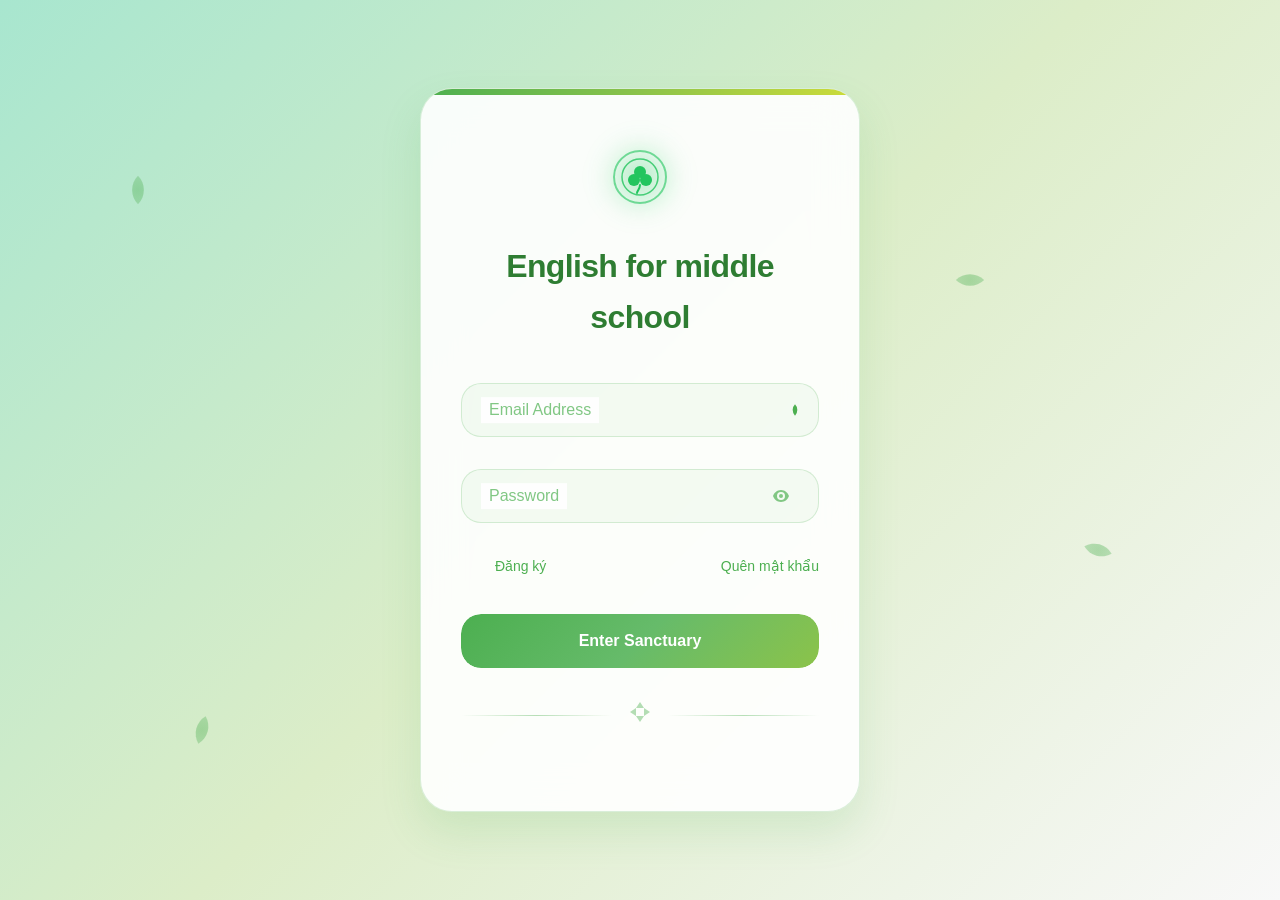
==== index.html @ ee9d032b "Update index.html" ====
<!DOCTYPE html>
<html lang="en">

<head>
    <meta charset="UTF-8">
    <meta name="viewport" content="width=device-width, initial-scale=1.0">
    <title>Eco Wellness Login</title>
    <link rel="stylesheet" href="index.css">
</head>

<body>
    <div class="nature-background">
        <div class="floating-leaf leaf-1"></div>
        <div class="floating-leaf leaf-2"></div>
        <div class="floating-leaf leaf-3"></div>
        <div class="floating-leaf leaf-4"></div>
    </div>

    <div class="login-container">
        <div class="wellness-card">
            <div class="organic-border"></div>

            <div class="mindful-header">
                <div class="zen-logo">
                    <svg width="56" height="56" viewBox="0 0 56 56" fill="none">
                        <!-- Vòng ngoài -->
                        <circle cx="28" cy="28" r="26" stroke="currentColor" stroke-width="2" opacity="0.6" />
                        <circle cx="28" cy="28" r="18" stroke="currentColor" stroke-width="1.5" opacity="0.8" />

                        <!-- Cỏ 3 lá -->
                        <circle cx="28" cy="23" r="6" fill="currentColor" />
                        <circle cx="22" cy="31" r="6" fill="currentColor" />
                        <circle cx="34" cy="31" r="6" fill="currentColor" />

                        <!-- Cuống lá -->
                        <path d="M28 36c0 4-3 6-3 8" stroke="currentColor" stroke-width="2" stroke-linecap="round" />
                    </svg>
                    <div class="zen-glow"></div>
                </div>
                <h1>English for middle school</h1>
            
            </div>

            <form class="harmony-form" id="loginForm" novalidate>
                <div class="organic-field">
                    <div class="field-nature"></div>
                    <input type="email" id="email" name="email" required autocomplete="email">
                    <label for="email">Email Address</label>
                    <div class="growth-indicator">
                        <div class="leaf-sprout"></div>
                    </div>
                    <span class="gentle-error" id="emailError"></span>
                </div>

                <div class="organic-field">
                    <div class="field-nature"></div>
                    <input type="password" id="password" name="password" required autocomplete="current-password">
                    <label for="password">Password</label>
                    <button type="button" class="nature-toggle" id="passwordToggle"
                        aria-label="Toggle password visibility">
                        <svg class="eye-visible" width="20" height="20" viewBox="0 0 20 20" fill="none">
                            <path
                                d="M10 4c-4 0-7 3-8 6 1 3 4 6 8 6s7-3 8-6c-1-3-4-6-8-6zm0 10a4 4 0 110-8 4 4 0 010 8zm0-6a2 2 0 100 4 2 2 0 000-4z"
                                fill="currentColor" />
                        </svg>
                        <svg class="eye-hidden" width="20" height="20" viewBox="0 0 20 20" fill="none">
                            <path
                                d="M3 3l14 14M8.5 8.5a2 2 0 002.83 2.83m-.83-4.83a4 4 0 014 4M10 6C6 6 3 9 2 12c.5 1.5 2 3.5 4 4.5M10 14c4 0 7-3 8-6-.5-1.5-2-3.5-4-4.5"
                                stroke="currentColor" stroke-width="1.5" stroke-linecap="round"
                                stroke-linejoin="round" />
                        </svg>
                    </button>
                    <span class="gentle-error" id="passwordError"></span>
                </div>

                <div class="mindful-options">
                    <label class="zen-checkbox">
                        <input type="checkbox" id="remember" name="remember">
                        <span class="checkbox-leaf">
                            <svg width="10" height="8" viewBox="0 0 10 8" fill="none">
                                <path d="M1 4l2.5 2.5L9 1" stroke="currentColor" stroke-width="1.5"
                                    stroke-linecap="round" stroke-linejoin="round" />
                            </svg>
                        </span>
                        <a href="sign.html" class="healing-link">Đăng ký</a>
                    </label>
                    <a href="#" class="healing-link">Quên mật khẩu</a>
                </div>

                <button type="submit" class="harmony-button">
                    <div class="button-earth"></div>
                    <span class="button-text">Enter Sanctuary</span>
                    <div class="button-growth">
                        <div class="growing-circle circle-1"></div>
                        <div class="growing-circle circle-2"></div>
                        <div class="growing-circle circle-3"></div>
                    </div>
                    <div class="button-aura"></div>
                </button>
            </form>

            <div class="balance-divider">
                <div class="divider-branch"></div>
                <div class="divider-center">
                    <svg width="24" height="24" viewBox="0 0 24 24" fill="none">
                        <path d="M12 2L8 8h8l-4-6zM12 22l4-6H8l4 6zM2 12l6-4v8l-6-4zM22 12l-6 4V8l6 4z"
                            fill="currentColor" opacity="0.6" />
                    </svg>
                </div>
                <div class="divider-branch"></div>
            </div>
        </div>
    </div>

    <script src="../../shared/js/form-utils.js"></script>
    <script src="index.js"></script>
</body>

</html>
---- index.css ----
/* Eco Wellness Login Form - Complete & Self-Contained */

* {
    margin: 0;
    padding: 0;
    box-sizing: border-box;
}

body {
    font-family: -apple-system, BlinkMacSystemFont, 'Segoe UI', Roboto, 'Inter', sans-serif;
    background: linear-gradient(135deg, #a8e6cf 0%, #dcedc8 50%, #f8f8f8 100%);
    min-height: 100vh;
    display: flex;
    align-items: center;
    justify-content: center;
    padding: 20px;
    line-height: 1.6;
    position: relative;
    overflow: hidden;
}

/* Natural Background Elements */
.nature-background {
    position: fixed;
    top: 0;
    left: 0;
    width: 100%;
    height: 100%;
    z-index: 0;
    pointer-events: none;
}

.floating-leaf {
    position: absolute;
    width: 20px;
    height: 20px;
    background: radial-gradient(ellipse at center, #4caf50, #66bb6a);
    border-radius: 0 100% 0 100%;
    opacity: 0.4;
    animation: floatLeaf 8s ease-in-out infinite;
}

.leaf-1 {
    top: 20%;
    left: 10%;
    animation-delay: 0s;
    transform: rotate(45deg);
}

.leaf-2 {
    top: 60%;
    left: 85%;
    animation-delay: 2s;
    transform: rotate(-30deg);
}

.leaf-3 {
    top: 80%;
    left: 15%;
    animation-delay: 4s;
    transform: rotate(60deg);
}

.leaf-4 {
    top: 30%;
    left: 75%;
    animation-delay: 6s;
    transform: rotate(-45deg);
}

@keyframes floatLeaf {

    0%,
    100% {
        transform: translateY(0) rotate(var(--rotation, 0deg));
        opacity: 0.4;
    }

    50% {
        transform: translateY(-20px) rotate(calc(var(--rotation, 0deg) + 10deg));
        opacity: 0.7;
    }
}

.login-container {
    width: 100%;
    max-width: 440px;
    position: relative;
    z-index: 1;
}

.wellness-card {
    background: rgba(255, 255, 255, 0.9);
    backdrop-filter: blur(20px);
    -webkit-backdrop-filter: blur(20px);
    border: 1px solid rgba(76, 175, 80, 0.2);
    border-radius: 32px;
    padding: 48px 40px;
    position: relative;
    overflow: hidden;
    box-shadow: 0 20px 40px rgba(76, 175, 80, 0.15);
}

.organic-border {
    position: absolute;
    top: 0;
    left: 0;
    right: 0;
    height: 6px;
    background: linear-gradient(90deg, #4caf50, #8bc34a, #cddc39, #8bc34a, #4caf50);
    background-size: 200% 100%;
    animation: organicFlow 4s ease-in-out infinite;
    border-radius: 32px 32px 0 0;
}

@keyframes organicFlow {

    0%,
    100% {
        background-position: 0% 50%;
    }

    50% {
        background-position: 100% 50%;
    }
}

.mindful-header {
    text-align: center;
    margin-bottom: 40px;
}

.zen-logo {
    position: relative;
    width: 80px;
    height: 80px;
    margin: 0 auto 24px;
    display: flex;
    align-items: center;
    justify-content: center;
    color: #4caf50;
}

.zen-logo svg {
    position: relative;
    z-index: 2;
    animation: zenBreath 4s ease-in-out infinite;
}

@keyframes zenBreath {

    0%,
    100% {
        transform: scale(1);
    }

    50% {
        transform: scale(1.05);
    }
}

.zen-glow {
    position: absolute;
    top: 0;
    left: 0;
    width: 100%;
    height: 100%;
    background: radial-gradient(circle, rgba(76, 175, 80, 0.2) 0%, transparent 70%);
    border-radius: 50%;
    animation: zenGlow 3s ease-in-out infinite;
}

@keyframes zenGlow {

    0%,
    100% {
        transform: scale(1);
        opacity: 0.6;
    }

    50% {
        transform: scale(1.2);
        opacity: 0.8;
    }
}

.mindful-header h1 {
    color: #2e7d32;
    font-size: 2rem;
    font-weight: 600;
    margin-bottom: 8px;
    letter-spacing: -0.02em;
}

.mindful-header p {
    color: #66bb6a;
    font-size: 15px;
    font-weight: 400;
}

/* Organic Form Fields */
.organic-field {
    position: relative;
    margin-bottom: 32px;
}

.field-nature {
    position: absolute;
    top: 0;
    left: 0;
    right: 0;
    bottom: 0;
    background: rgba(76, 175, 80, 0.05);
    border: 1.5px solid rgba(76, 175, 80, 0.2);
    border-radius: 20px;
    transition: all 0.3s ease;
}

.organic-field input {
    width: 100%;
    background: transparent;
    border: none;
    padding: 18px 60px 18px 20px;
    color: #2e7d32;
    font-size: 16px;
    font-weight: 400;
    outline: none;
    position: relative;
    z-index: 2;
    font-family: inherit;
}

.organic-field input::placeholder {
    color: transparent;
}

.organic-field label {
    position: absolute;
    left: 20px;
    top: 50%;
    transform: translateY(-50%);
    color: #81c784;
    font-size: 16px;
    font-weight: 400;
    pointer-events: none;
    transition: all 0.3s ease;
    z-index: 3;
    background: rgba(255, 255, 255, 0.9);
    padding: 0 8px;
}

.organic-field input:focus+label,
.organic-field input:not(:placeholder-shown)+label {
    top: 0;
    font-size: 13px;
    font-weight: 500;
    color: #4caf50;
    transform: translateY(-50%);
}

.organic-field input:focus~.field-nature {
    border-color: #4caf50;
    background: rgba(76, 175, 80, 0.1);
    box-shadow: 0 0 0 2px rgba(76, 175, 80, 0.2);
}

.growth-indicator {
    position: absolute;
    right: 20px;
    top: 50%;
    transform: translateY(-50%);
    width: 8px;
    height: 8px;
    z-index: 4;
}

.leaf-sprout {
    width: 100%;
    height: 100%;
    background: #4caf50;
    border-radius: 0 100% 0 100%;
    opacity: 0;
    transform: scale(0) rotate(45deg);
    animation: sproutGrow 0.5s ease-out forwards;
}

.organic-field input:focus~.growth-indicator .leaf-sprout,
.organic-field input:valid~.growth-indicator .leaf-sprout {
    opacity: 1;
    transform: scale(1) rotate(45deg);
}

@keyframes sproutGrow {
    0% {
        opacity: 0;
        transform: scale(0) rotate(45deg);
    }

    100% {
        opacity: 1;
        transform: scale(1) rotate(45deg);
    }
}

/* Nature Toggle */
.organic-field:has(.nature-toggle) input {
    padding-right: 56px;
}

.nature-toggle {
    position: absolute;
    right: 20px;
    top: 50%;
    transform: translateY(-50%);
    background: none;
    border: none;
    cursor: pointer;
    color: #81c784;
    padding: 8px;
    border-radius: 12px;
    transition: all 0.3s ease;
    z-index: 4;
    display: flex;
    align-items: center;
    justify-content: center;
}

.nature-toggle:hover {
    color: #4caf50;
    background: rgba(76, 175, 80, 0.1);
}

.eye-hidden {
    display: none;
}

.nature-toggle.toggle-visible .eye-visible {
    display: none;
}

.nature-toggle.toggle-visible .eye-hidden {
    display: block;
}

/* Mindful Options */
.mindful-options {
    display: flex;
    justify-content: space-between;
    align-items: center;
    margin-bottom: 36px;
    flex-wrap: wrap;
    gap: 16px;
}

.zen-checkbox {
    display: flex;
    align-items: center;
    cursor: pointer;
    font-size: 14px;
    color: #4caf50;
    font-weight: 500;
}

.zen-checkbox input[type="checkbox"] {
    display: none;
}

.checkbox-leaf {
    width: 22px;
    height: 22px;
    margin-right: 12px;
    position: relative;
    display: flex;
    align-items: center;
    justify-content: center;
}

.leaf-shape {
    width: 100%;
    height: 100%;
    background: rgba(76, 175, 80, 0.1);
    border: 1.5px solid rgba(76, 175, 80, 0.3);
    border-radius: 0 100% 0 100%;
    transform: rotate(45deg);
    transition: all 0.3s ease;
    position: absolute;
}

.checkbox-leaf svg {
    color: transparent;
    transition: color 0.3s ease;
    position: relative;
    z-index: 1;
    transform: rotate(-45deg);
}

.zen-checkbox input[type="checkbox"]:checked+.checkbox-leaf .leaf-shape {
    background: #4caf50;
    border-color: #4caf50;
    box-shadow: 0 0 12px rgba(76, 175, 80, 0.4);
}

.zen-checkbox input[type="checkbox"]:checked+.checkbox-leaf svg {
    color: #ffffff;
}

.healing-link {
    color: #4caf50;
    text-decoration: none;
    font-size: 14px;
    font-weight: 500;
    transition: all 0.3s ease;
    position: relative;
}

.healing-link::after {
    content: '';
    position: absolute;
    bottom: -2px;
    left: 0;
    width: 0;
    height: 2px;
    background: linear-gradient(90deg, #4caf50, #8bc34a);
    transition: width 0.3s ease;
}

.healing-link:hover::after {
    width: 100%;
}

.healing-link:hover {
    color: #2e7d32;
}

/* Harmony Button */
.harmony-button {
    width: 100%;
    background: transparent;
    color: #ffffff;
    border: none;
    border-radius: 20px;
    padding: 0;
    cursor: pointer;
    font-family: inherit;
    font-size: 16px;
    font-weight: 600;
    position: relative;
    margin-bottom: 32px;
    overflow: hidden;
    min-height: 54px;
    display: flex;
    align-items: center;
    justify-content: center;
}

.button-earth {
    position: absolute;
    top: 0;
    left: 0;
    right: 0;
    bottom: 0;
    background: linear-gradient(135deg, #4caf50, #66bb6a, #8bc34a);
    border-radius: 20px;
    transition: all 0.3s ease;
}

.harmony-button:hover .button-earth {
    background: linear-gradient(135deg, #388e3c, #4caf50, #66bb6a);
    transform: scale(1.02);
}

.harmony-button:active .button-earth {
    transform: scale(0.98);
}

.button-text {
    position: relative;
    z-index: 2;
    transition: opacity 0.3s ease;
}

.button-growth {
    position: absolute;
    z-index: 2;
    opacity: 0;
    transition: opacity 0.3s ease;
    display: flex;
    gap: 6px;
}

.growing-circle {
    width: 8px;
    height: 8px;
    background: #ffffff;
    border-radius: 50%;
    animation: organicGrow 1.5s ease-in-out infinite;
}

.circle-2 {
    animation-delay: 0.2s;
}

.circle-3 {
    animation-delay: 0.4s;
}

@keyframes organicGrow {

    0%,
    80%,
    100% {
        transform: scale(0.8);
        opacity: 0.6;
    }

    40% {
        transform: scale(1.2);
        opacity: 1;
    }
}

.harmony-button.loading .button-text {
    opacity: 0;
}

.harmony-button.loading .button-growth {
    opacity: 1;
}

.button-aura {
    position: absolute;
    top: -3px;
    left: -3px;
    right: -3px;
    bottom: -3px;
    background: linear-gradient(135deg, #4caf50, #8bc34a);
    border-radius: 23px;
    opacity: 0;
    filter: blur(12px);
    transition: opacity 0.3s ease;
    z-index: -1;
}

.harmony-button:hover .button-aura {
    opacity: 0.6;
}

/* Balance Divider */
.balance-divider {
    display: flex;
    align-items: center;
    margin: 32px 0;
    gap: 16px;
}

.divider-branch {
    flex: 1;
    height: 1px;
    background: linear-gradient(90deg, transparent, rgba(76, 175, 80, 0.4), transparent);
}

.divider-center {
    color: #4caf50;
    opacity: 0.7;
    animation: centerPulse 3s ease-in-out infinite;
}

@keyframes centerPulse {

    0%,
    100% {
        opacity: 0.7;
        transform: scale(1);
    }

    50% {
        opacity: 1;
        transform: scale(1.1);
    }
}

/* Natural Social */
.natural-social {
    display: flex;
    gap: 12px;
    margin-bottom: 32px;
}

.earth-social {
    flex: 1;
    background: transparent;
    color: #4caf50;
    border: none;
    border-radius: 16px;
    padding: 14px 16px;
    cursor: pointer;
    font-family: inherit;
    font-size: 14px;
    font-weight: 500;
    display: flex;
    align-items: center;
    justify-content: center;
    gap: 8px;
    transition: all 0.3s ease;
    min-height: 48px;
    position: relative;
    overflow: hidden;
}

.social-earth {
    position: absolute;
    top: 0;
    left: 0;
    right: 0;
    bottom: 0;
    background: rgba(76, 175, 80, 0.1);
    border: 1.5px solid rgba(76, 175, 80, 0.2);
    border-radius: 16px;
    transition: all 0.3s ease;
}

.earth-social:hover .social-earth {
    background: rgba(76, 175, 80, 0.15);
    border-color: rgba(76, 175, 80, 0.4);
}

.earth-social span,
.earth-social svg {
    position: relative;
    z-index: 2;
}

.social-glow {
    position: absolute;
    top: -2px;
    left: -2px;
    right: -2px;
    bottom: -2px;
    background: rgba(76, 175, 80, 0.3);
    border-radius: 18px;
    opacity: 0;
    filter: blur(8px);
    transition: opacity 0.3s ease;
    z-index: 0;
}

.earth-social:hover .social-glow {
    opacity: 1;
}

/* Nurture Signup */
.nurture-signup {
    text-align: center;
    font-size: 14px;
    color: #66bb6a;
}

.growth-link {
    color: #4caf50;
    text-decoration: none;
    font-weight: 600;
    transition: all 0.3s ease;
    position: relative;
}

.growth-link::after {
    content: '';
    position: absolute;
    bottom: -2px;
    left: 0;
    width: 0;
    height: 2px;
    background: linear-gradient(90deg, #4caf50, #8bc34a);
    transition: width 0.3s ease;
}

.growth-link:hover::after {
    width: 100%;
}

.growth-link:hover {
    color: #2e7d32;
}

/* Gentle Error */
.gentle-error {
    color: #ff7043;
    font-size: 12px;
    font-weight: 500;
    margin-top: 8px;
    opacity: 0;
    transform: translateY(-4px);
    transition: all 0.3s ease;
    position: relative;
    z-index: 5;
}

.gentle-error.show {
    opacity: 1;
    transform: translateY(0);
}

.organic-field.error .field-nature {
    border-color: #ff7043;
    background: rgba(255, 112, 67, 0.1);
}

.organic-field.error label {
    color: #ff5722;
}

/* Harmony Success */
.harmony-success {
    display: none;
    text-align: center;
    padding: 40px 20px;
    opacity: 0;
    transform: translateY(20px);
    transition: all 0.5s ease;
}

.harmony-success.show {
    display: block;
    opacity: 1;
    transform: translateY(0);
}

.success-mandala {
    position: relative;
    width: 90px;
    height: 90px;
    margin: 0 auto 24px;
    display: flex;
    align-items: center;
    justify-content: center;
}

.mandala-ring {
    position: absolute;
    border: 2px solid #4caf50;
    border-radius: 50%;
    animation: mandalaGrow 1.2s ease-out forwards;
    opacity: 0;
}

.ring-1 {
    width: 60px;
    height: 60px;
    top: 15px;
    left: 15px;
    animation-delay: 0s;
}

.ring-2 {
    width: 75px;
    height: 75px;
    top: 7.5px;
    left: 7.5px;
    animation-delay: 0.2s;
}

.ring-3 {
    width: 90px;
    height: 90px;
    top: 0;
    left: 0;
    animation-delay: 0.4s;
}

@keyframes mandalaGrow {
    0% {
        opacity: 0;
        transform: scale(0) rotate(0deg);
    }

    50% {
        opacity: 1;
        transform: scale(1.1) rotate(180deg);
    }

    100% {
        opacity: 0.8;
        transform: scale(1) rotate(360deg);
    }
}

.mandala-center {
    position: relative;
    z-index: 2;
    color: #4caf50;
    animation: centerBloom 0.8s ease-out 0.6s forwards;
    opacity: 0;
}

@keyframes centerBloom {
    0% {
        opacity: 0;
        transform: scale(0);
    }

    100% {
        opacity: 1;
        transform: scale(1);
    }
}

.harmony-success h3 {
    color: #2e7d32;
    font-size: 1.5rem;
    font-weight: 600;
    margin-bottom: 8px;
}

.harmony-success p {
    color: #66bb6a;
    font-size: 14px;
}

/* Mobile Responsive */
@media (max-width: 480px) {
    body {
        padding: 16px;
    }

    .wellness-card {
        padding: 36px 28px;
        border-radius: 24px;
    }

    .mindful-header h1 {
        font-size: 1.75rem;
    }

    .zen-logo {
        width: 60px;
        height: 60px;
    }

    .mindful-options {
        flex-direction: column;
        align-items: flex-start;
        gap: 16px;
    }

    .natural-social {
        flex-direction: column;
    }

    .floating-leaf {
        width: 16px;
        height: 16px;
    }
}


.zen-logo {
    position: relative;
    color: #22c55e;
}

.zen-glow {
    position: absolute;
    inset: 0;
    background: radial-gradient(circle, rgba(34, 197, 94, 0.4) 0%, transparent 70%);
    filter: blur(12px);
    z-index: -1;
}
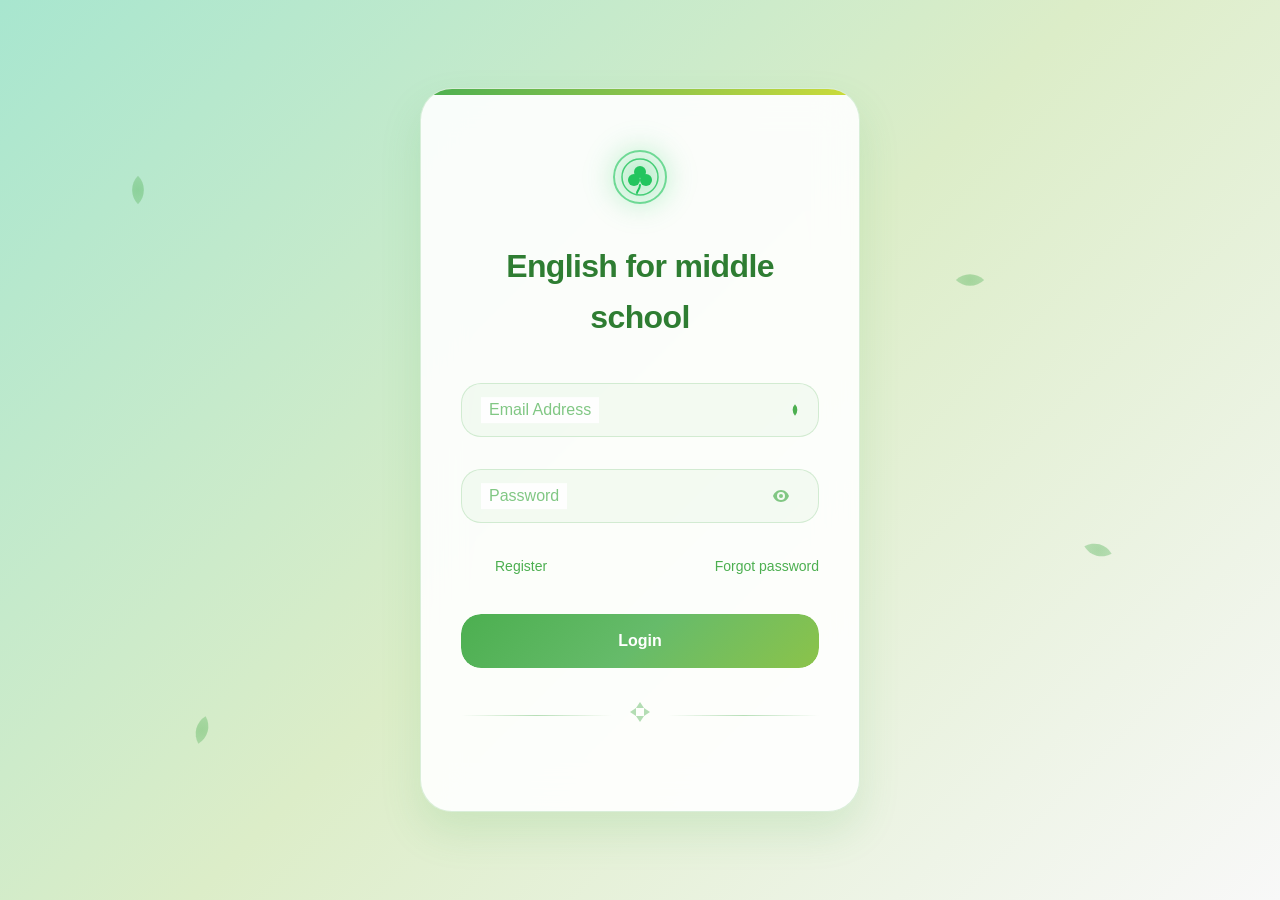
==== commit f2531fdf: "Update index.html" ====
--- a/index.html
+++ b/index.html
@@ -4,7 +4,7 @@
 <head>
     <meta charset="UTF-8">
     <meta name="viewport" content="width=device-width, initial-scale=1.0">
-    <title>Eco Wellness Login</title>
+    <title>E-learning</title>
     <link rel="stylesheet" href="index.css">
 </head>
 
@@ -82,14 +82,14 @@
                                     stroke-linecap="round" stroke-linejoin="round" />
                             </svg>
                         </span>
-                        <a href="sign.html" class="healing-link">Đăng ký</a>
+                        <a href="sign.html" class="healing-link">Register</a>
                     </label>
-                    <a href="#" class="healing-link">Quên mật khẩu</a>
+                    <a href="#" class="healing-link">Forgot password</a>
                 </div>
 
                 <button type="submit" class="harmony-button">
                     <div class="button-earth"></div>
-                    <span class="button-text">Enter Sanctuary</span>
+                    <span class="button-text">Login</span>
                     <div class="button-growth">
                         <div class="growing-circle circle-1"></div>
                         <div class="growing-circle circle-2"></div>
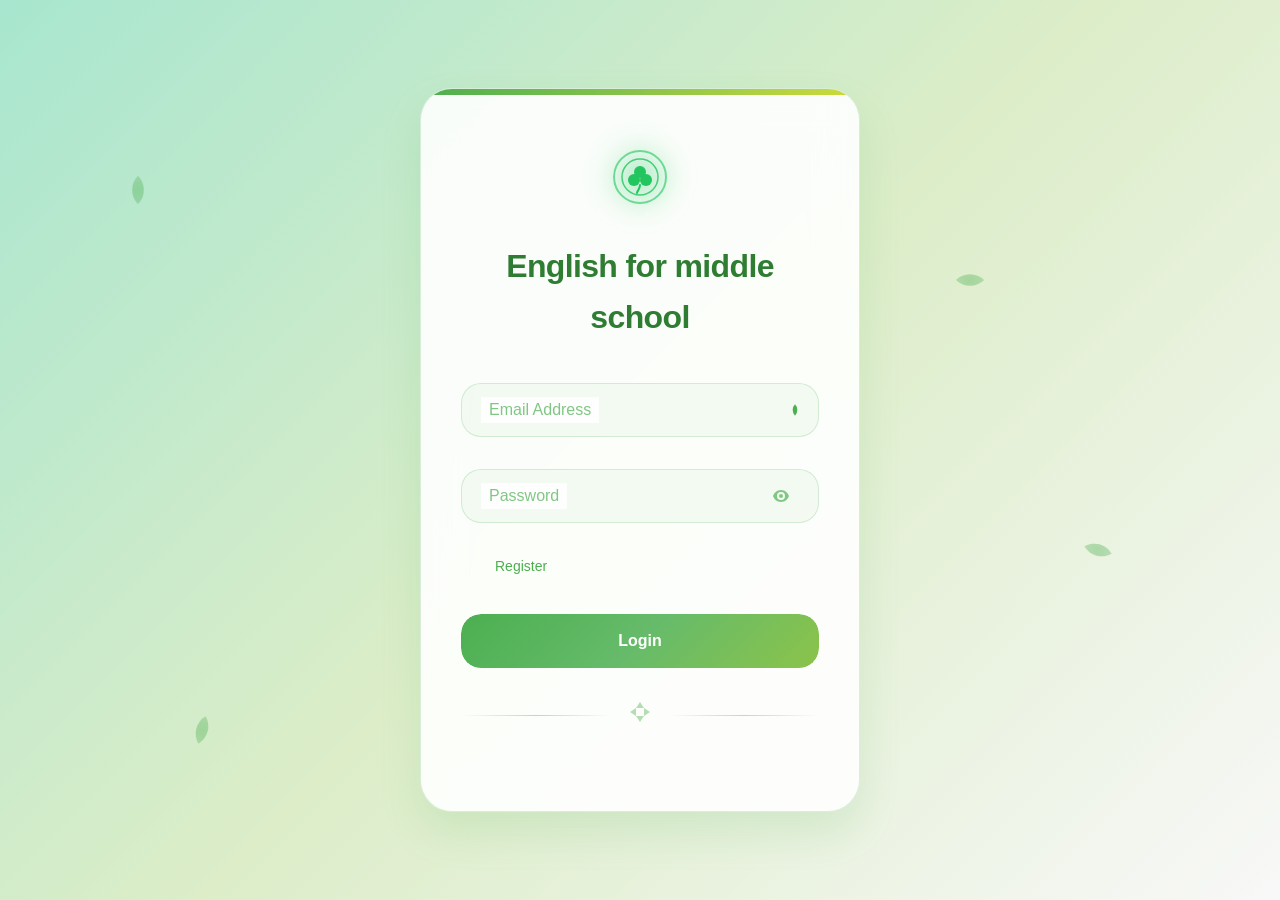
==== commit 8547e98a: "Update index.html" ====
--- a/index.html
+++ b/index.html
@@ -84,7 +84,7 @@
                         </span>
                         <a href="sign.html" class="healing-link">Register</a>
                     </label>
-                    <a href="#" class="healing-link">Forgot password</a>
+                
                 </div>
 
                 <button type="submit" class="harmony-button">
